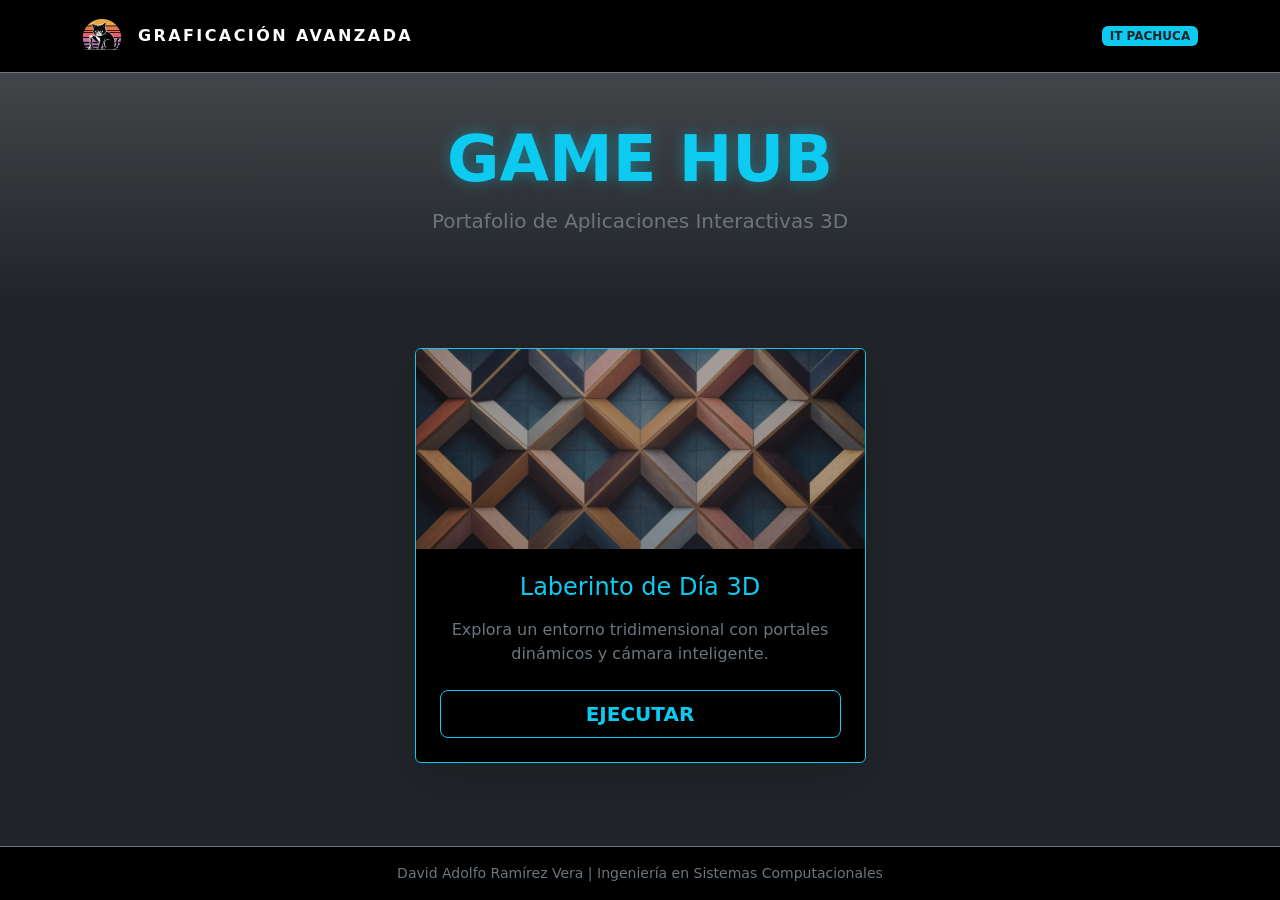
==== index.html @ c148c0f8 "Version 1" ====
<!DOCTYPE html>
<html lang="es">
<head>
    <meta charset="UTF-8">
    <meta name="viewport" content="width=device-width, initial-scale=1.0">
    <title>David Ramírez - Game Hub</title>
    <link rel="icon" type="image/png" href="assets/Cat.png">
    <link href="https://cdn.jsdelivr.net/npm/bootstrap@5.3.0/dist/css/bootstrap.min.css" rel="stylesheet">
    <link rel="stylesheet" href="index.css">
</head>
<body class="bg-dark text-white d-flex flex-column min-vh-100">

    <header class="py-3 border-bottom border-secondary bg-black">
        <div class="container d-flex justify-content-between align-items-center">
            <div class="d-flex align-items-center">
                <img src="assets/Cat.png" alt="Logo" width="40" class="me-3">
                <span class="fw-bold tracking-wider">GRAFICACIÓN AVANZADA</span>
            </div>
            <span class="badge bg-info text-dark">IT PACHUCA</span>
        </div>
    </header>

    <section class="py-5 text-center bg-gradient">
        <div class="container">
            <h1 class="display-3 fw-bold text-info">GAME HUB</h1>
            <p class="lead text-secondary">Portafolio de Aplicaciones Interactivas 3D</p>
        </div>
    </section>

    <main class="container my-5">
        <div class="row g-4 justify-content-center">
            <div class="col-md-5">
                <div class="card bg-black border-info h-100 shadow-lg game-card">
                    <img src="Labyrinth/assets/tapiz.webp" class="card-img-top" alt="Laberinto" style="height: 200px; object-fit: cover; opacity: 0.7;">
                    <div class="card-body text-center p-4">
                        <h4 class="card-title text-info mb-3">Laberinto de Día 3D</h4>
                        <p class="card-text text-secondary mb-4">Explora un entorno tridimensional con portales dinámicos y cámara inteligente.</p>
                        <a href="Labyrinth/index.html" class="btn btn-outline-info btn-lg w-100 fw-bold">EJECUTAR</a>
                    </div>
                </div>
            </div>
        </div>
    </main>

    <footer class="py-3 bg-black mt-auto border-top border-secondary">
        <div class="container text-center">
            <p class="small text-secondary mb-0">David Adolfo Ramírez Vera | Ingeniería en Sistemas Computacionales</p>
        </div>
    </footer>

</body>
</html>
---- index.css ----
.game-card {
    transition: transform 0.3s ease, border-color 0.3s ease;
    cursor: default;
}

.game-card:hover {
    transform: translateY(-10px);
    border-color: #0dcaf0 !important;
}

.bg-gradient {
    background: linear-gradient(180deg, #000000 0%, #1a1a1a 100%);
}

.tracking-wider {
    letter-spacing: 0.15rem;
}

h1.display-3 {
    text-shadow: 0 0 15px rgba(13, 202, 240, 0.4);
}
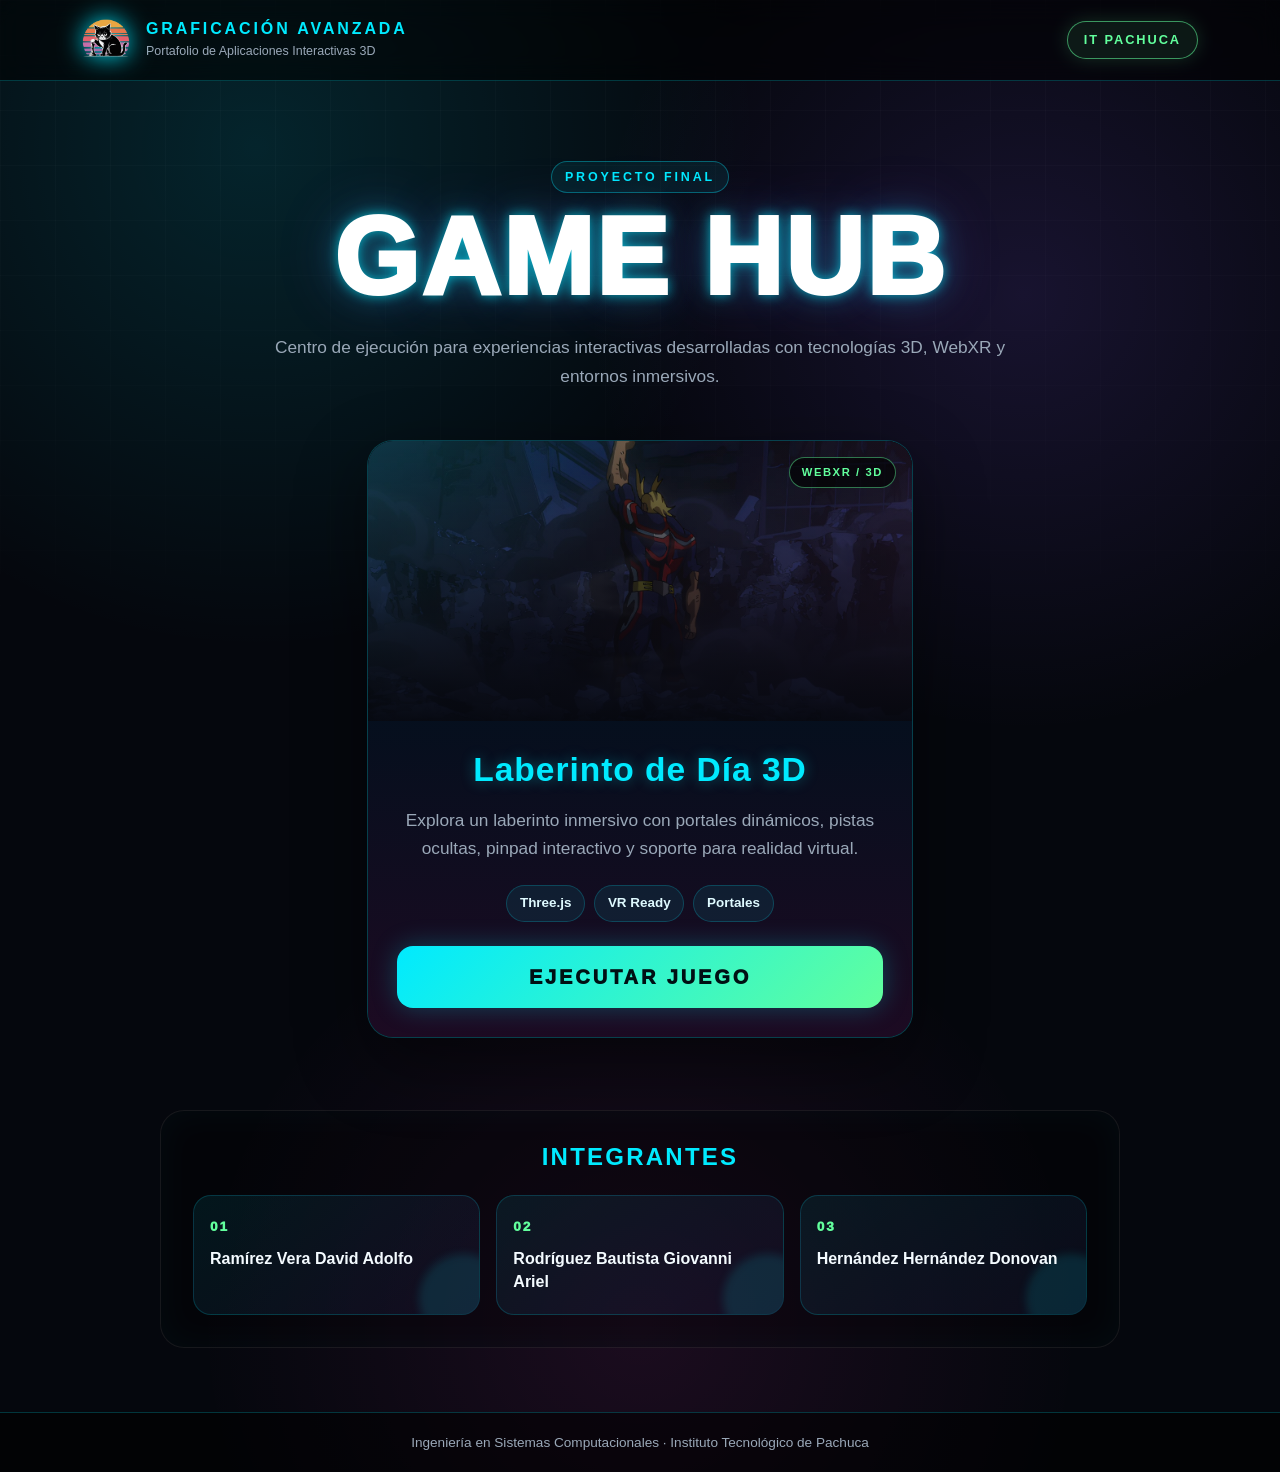
==== commit f78397a5: "Version 6.0" ====
--- a/index.html
+++ b/index.html
@@ -3,48 +3,101 @@
 <head>
     <meta charset="UTF-8">
     <meta name="viewport" content="width=device-width, initial-scale=1.0">
-    <title>David Ramírez - Game Hub</title>
+    <title>Game Hub - Graficación Avanzada</title>
+
     <link rel="icon" type="image/png" href="assets/Cat.png">
     <link href="https://cdn.jsdelivr.net/npm/bootstrap@5.3.0/dist/css/bootstrap.min.css" rel="stylesheet">
     <link rel="stylesheet" href="index.css">
 </head>
-<body class="bg-dark text-white d-flex flex-column min-vh-100">
 
-    <header class="py-3 border-bottom border-secondary bg-black">
-        <div class="container d-flex justify-content-between align-items-center">
-            <div class="d-flex align-items-center">
-                <img src="assets/Cat.png" alt="Logo" width="40" class="me-3">
-                <span class="fw-bold tracking-wider">GRAFICACIÓN AVANZADA</span>
+<body>
+
+    <div class="background-glow"></div>
+
+    <header class="main-header">
+        <div class="container header-content">
+            <div class="brand-box">
+                <img src="assets/Cat.png" alt="Logo" class="brand-logo">
+                <div>
+                    <h2 class="brand-title">GRAFICACIÓN AVANZADA</h2>
+                    <p class="brand-subtitle">Portafolio de Aplicaciones Interactivas 3D</p>
+                </div>
             </div>
-            <span class="badge bg-info text-dark">IT PACHUCA</span>
+
+            <div class="school-badge">
+                IT PACHUCA
+            </div>
         </div>
     </header>
 
-    <section class="py-5 text-center bg-gradient">
-        <div class="container">
-            <h1 class="display-3 fw-bold text-info">GAME HUB</h1>
-            <p class="lead text-secondary">Portafolio de Aplicaciones Interactivas 3D</p>
+    <section class="hero-section">
+        <div class="container text-center">
+            <p class="hero-kicker">PROYECTO FINAL</p>
+            <h1 class="hero-title">GAME HUB</h1>
+            <p class="hero-description">
+                Centro de ejecución para experiencias interactivas desarrolladas con tecnologías 3D, WebXR y entornos inmersivos.
+            </p>
         </div>
     </section>
 
-    <main class="container my-5">
+    <main class="container main-content">
         <div class="row g-4 justify-content-center">
-            <div class="col-md-5">
-                <div class="card bg-black border-info h-100 shadow-lg game-card">
-                    <img src="Labyrinth/assets/tapiz.webp" class="card-img-top" alt="Laberinto" style="height: 200px; object-fit: cover; opacity: 0.7;">
-                    <div class="card-body text-center p-4">
-                        <h4 class="card-title text-info mb-3">Laberinto de Día 3D</h4>
-                        <p class="card-text text-secondary mb-4">Explora un entorno tridimensional con portales dinámicos y cámara inteligente.</p>
-                        <a href="Labyrinth/index.html" class="btn btn-outline-info btn-lg w-100 fw-bold">EJECUTAR</a>
+
+            <div class="col-lg-6 col-md-8">
+                <article class="game-card">
+                    <div class="card-image-wrapper">
+                        <img src="assets/AllMight.avif" class="game-image" alt="Laberinto 3D">
+                        <div class="image-overlay"></div>
+                        <span class="game-tag">WEBXR / 3D</span>
                     </div>
+
+                    <div class="game-card-body">
+                        <h3 class="game-title">Laberinto de Día 3D</h3>
+
+                        <p class="game-description">
+                            Explora un laberinto inmersivo con portales dinámicos, pistas ocultas, pinpad interactivo y soporte para realidad virtual.
+                        </p>
+
+                        <div class="game-info">
+                            <span>Three.js</span>
+                            <span>VR Ready</span>
+                            <span>Portales</span>
+                        </div>
+
+                        <a href="Labyrinth/index.html" class="play-button">
+                            EJECUTAR JUEGO
+                        </a>
+                    </div>
+                </article>
+            </div>
+
+        </div>
+
+        <section class="team-section">
+            <h4 class="team-title">Integrantes</h4>
+
+            <div class="team-grid">
+                <div class="team-member">
+                    <span class="member-number">01</span>
+                    <p>Ramírez Vera David Adolfo</p>
+                </div>
+
+                <div class="team-member">
+                    <span class="member-number">02</span>
+                    <p>Rodríguez Bautista Giovanni Ariel</p>
+                </div>
+
+                <div class="team-member">
+                    <span class="member-number">03</span>
+                    <p>Hernández Hernández Donovan</p>
                 </div>
             </div>
-        </div>
+        </section>
     </main>
 
-    <footer class="py-3 bg-black mt-auto border-top border-secondary">
+    <footer class="main-footer">
         <div class="container text-center">
-            <p class="small text-secondary mb-0">David Adolfo Ramírez Vera | Ingeniería en Sistemas Computacionales</p>
+            <p>Ingeniería en Sistemas Computacionales · Instituto Tecnológico de Pachuca</p>
         </div>
     </footer>
 
--- a/index.css
+++ b/index.css
@@ -1,21 +1,411 @@
+:root {
+    --bg-main: #05070d;
+    --bg-card: rgba(10, 18, 28, 0.88);
+    --cyan: #00eaff;
+    --cyan-soft: rgba(0, 234, 255, 0.25);
+    --green: #62ff9d;
+    --purple: #8a5cff;
+    --pink: #ff3fd2;
+    --text-main: #ffffff;
+    --text-muted: #9aa8b8;
+    --border-soft: rgba(0, 234, 255, 0.22);
+}
+
+* {
+    box-sizing: border-box;
+}
+
+body {
+    min-height: 100vh;
+    margin: 0;
+    color: var(--text-main);
+    background:
+        radial-gradient(circle at 20% 10%, rgba(0, 234, 255, 0.13), transparent 30%),
+        radial-gradient(circle at 80% 20%, rgba(138, 92, 255, 0.14), transparent 28%),
+        radial-gradient(circle at 50% 90%, rgba(255, 63, 210, 0.09), transparent 30%),
+        var(--bg-main);
+    font-family: Arial, Helvetica, sans-serif;
+    overflow-x: hidden;
+}
+
+.background-glow {
+    position: fixed;
+    inset: 0;
+    pointer-events: none;
+    background-image:
+        linear-gradient(rgba(255,255,255,0.025) 1px, transparent 1px),
+        linear-gradient(90deg, rgba(255,255,255,0.025) 1px, transparent 1px);
+    background-size: 55px 55px;
+    mask-image: linear-gradient(to bottom, black, transparent 85%);
+    z-index: -1;
+}
+
+.main-header {
+    position: relative;
+    padding: 1rem 0;
+    background: rgba(0, 0, 0, 0.55);
+    border-bottom: 1px solid var(--border-soft);
+    backdrop-filter: blur(14px);
+}
+
+.header-content {
+    display: flex;
+    align-items: center;
+    justify-content: space-between;
+    gap: 1rem;
+}
+
+.brand-box {
+    display: flex;
+    align-items: center;
+    gap: 1rem;
+}
+
+.brand-logo {
+    width: 48px;
+    height: 48px;
+    object-fit: contain;
+    filter: drop-shadow(0 0 12px var(--cyan));
+}
+
+.brand-title {
+    margin: 0;
+    font-size: 1rem;
+    font-weight: 800;
+    letter-spacing: 0.18rem;
+    color: var(--cyan);
+}
+
+.brand-subtitle {
+    margin: 0.2rem 0 0;
+    font-size: 0.78rem;
+    color: var(--text-muted);
+}
+
+.school-badge {
+    padding: 0.55rem 1rem;
+    border: 1px solid rgba(98, 255, 157, 0.55);
+    color: var(--green);
+    background: rgba(98, 255, 157, 0.08);
+    border-radius: 999px;
+    font-size: 0.8rem;
+    font-weight: 800;
+    letter-spacing: 0.12rem;
+    box-shadow: 0 0 18px rgba(98, 255, 157, 0.16);
+}
+
+.hero-section {
+    position: relative;
+    padding: 5rem 1rem 3rem;
+    text-align: center;
+}
+
+.hero-kicker {
+    display: inline-block;
+    margin-bottom: 0.8rem;
+    padding: 0.35rem 0.8rem;
+    border: 1px solid rgba(0, 234, 255, 0.35);
+    border-radius: 999px;
+    color: var(--cyan);
+    background: rgba(0, 234, 255, 0.07);
+    font-size: 0.78rem;
+    font-weight: 800;
+    letter-spacing: 0.18rem;
+}
+
+.hero-title {
+    margin: 0;
+    font-size: clamp(3rem, 9vw, 6.8rem);
+    font-weight: 950;
+    letter-spacing: 0.16rem;
+    line-height: 0.95;
+    color: #ffffff;
+    text-shadow:
+        0 0 12px rgba(0, 234, 255, 0.65),
+        0 0 32px rgba(0, 234, 255, 0.28),
+        0 0 60px rgba(138, 92, 255, 0.25);
+}
+
+.hero-description {
+    max-width: 740px;
+    margin: 1.5rem auto 0;
+    color: var(--text-muted);
+    font-size: 1.08rem;
+    line-height: 1.7;
+}
+
+.main-content {
+    padding-bottom: 4rem;
+}
+
 .game-card {
-    transition: transform 0.3s ease, border-color 0.3s ease;
-    cursor: default;
+    position: relative;
+    overflow: hidden;
+    border-radius: 26px;
+    background: var(--bg-card);
+    border: 1px solid var(--border-soft);
+    box-shadow:
+        0 24px 70px rgba(0, 0, 0, 0.45),
+        inset 0 0 0 1px rgba(255, 255, 255, 0.03);
+    transition:
+        transform 0.35s ease,
+        border-color 0.35s ease,
+        box-shadow 0.35s ease;
+}
+
+.game-card::before {
+    content: "";
+    position: absolute;
+    inset: -1px;
+    background: linear-gradient(
+        135deg,
+        rgba(0, 234, 255, 0.45),
+        transparent 35%,
+        rgba(255, 63, 210, 0.32)
+    );
+    opacity: 0;
+    transition: opacity 0.35s ease;
+    pointer-events: none;
+    z-index: 1;
 }
 
 .game-card:hover {
-    transform: translateY(-10px);
-    border-color: #0dcaf0 !important;
-}
-
-.bg-gradient {
-    background: linear-gradient(180deg, #000000 0%, #1a1a1a 100%);
-}
-
-.tracking-wider {
-    letter-spacing: 0.15rem;
-}
-
-h1.display-3 {
-    text-shadow: 0 0 15px rgba(13, 202, 240, 0.4);
+    transform: translateY(-12px) scale(1.015);
+    border-color: rgba(0, 234, 255, 0.65);
+    box-shadow:
+        0 28px 90px rgba(0, 234, 255, 0.14),
+        0 18px 60px rgba(0, 0, 0, 0.55);
+}
+
+.game-card:hover::before {
+    opacity: 1;
+}
+
+.card-image-wrapper {
+    position: relative;
+    height: 280px;
+    overflow: hidden;
+    background: #02050b;
+}
+
+.game-image {
+    width: 100%;
+    height: 100%;
+    object-fit: cover;
+    object-position: center;
+    transform: scale(1.03);
+    filter: saturate(1.05) contrast(1.05) brightness(0.82);
+    transition: transform 0.45s ease, filter 0.45s ease;
+}
+
+.game-card:hover .game-image {
+    transform: scale(1.08);
+    filter: saturate(1.18) contrast(1.1) brightness(0.95);
+}
+
+.image-overlay {
+    position: absolute;
+    inset: 0;
+    background:
+        linear-gradient(to bottom, rgba(0, 0, 0, 0.08) 0%, rgba(5, 7, 13, 0.96) 100%),
+        linear-gradient(135deg, rgba(0, 234, 255, 0.18), transparent 40%, rgba(255, 63, 210, 0.12));
+}
+
+.game-tag {
+    position: absolute;
+    top: 1rem;
+    right: 1rem;
+    z-index: 3;
+    padding: 0.4rem 0.75rem;
+    border-radius: 999px;
+    color: var(--green);
+    background: rgba(0, 0, 0, 0.62);
+    border: 1px solid rgba(98, 255, 157, 0.45);
+    font-size: 0.7rem;
+    font-weight: 900;
+    letter-spacing: 0.1rem;
+}
+
+.game-card-body {
+    position: relative;
+    z-index: 2;
+    padding: 1.8rem;
+    text-align: center;
+    background:
+        linear-gradient(180deg, rgba(5, 15, 30, 0.92) 0%, rgba(30, 10, 35, 0.92) 100%);
+}
+
+.game-title {
+    margin-bottom: 1rem;
+    color: var(--cyan);
+    font-weight: 900;
+    font-size: 2.1rem;
+    letter-spacing: 0.06rem;
+    text-shadow: 0 0 14px rgba(0, 234, 255, 0.35);
+}
+
+.game-description {
+    color: var(--text-muted);
+    line-height: 1.65;
+    margin-bottom: 1.4rem;
+    font-size: 1.08rem;
+}
+
+.game-info {
+    display: flex;
+    flex-wrap: wrap;
+    justify-content: center;
+    gap: 0.55rem;
+    margin-bottom: 1.5rem;
+}
+
+.game-info span {
+    padding: 0.45rem 0.8rem;
+    border-radius: 999px;
+    color: #dffaff;
+    background: rgba(0, 234, 255, 0.08);
+    border: 1px solid rgba(0, 234, 255, 0.2);
+    font-size: 0.84rem;
+    font-weight: 700;
+}
+
+.play-button {
+    display: block;
+    width: 100%;
+    padding: 1rem 1rem;
+    border-radius: 16px;
+    color: #001014;
+    text-decoration: none;
+    background: linear-gradient(135deg, var(--cyan), var(--green));
+    font-weight: 950;
+    font-size: 1.25rem;
+    letter-spacing: 0.18rem;
+    box-shadow: 0 0 26px rgba(0, 234, 255, 0.25);
+    transition:
+        transform 0.25s ease,
+        box-shadow 0.25s ease,
+        filter 0.25s ease;
+}
+
+.play-button:hover {
+    color: #001014;
+    transform: translateY(-2px);
+    filter: brightness(1.12);
+    box-shadow:
+        0 0 34px rgba(0, 234, 255, 0.45),
+        0 0 22px rgba(98, 255, 157, 0.22);
+}
+
+.team-section {
+    margin: 4.5rem auto 0;
+    max-width: 960px;
+    padding: 2rem;
+    border-radius: 24px;
+    background: rgba(0, 0, 0, 0.32);
+    border: 1px solid rgba(255, 255, 255, 0.08);
+    box-shadow: inset 0 0 35px rgba(0, 234, 255, 0.035);
+}
+
+.team-title {
+    margin-bottom: 1.5rem;
+    text-align: center;
+    color: var(--cyan);
+    font-weight: 900;
+    letter-spacing: 0.14rem;
+    text-transform: uppercase;
+}
+
+.team-grid {
+    display: grid;
+    grid-template-columns: repeat(3, 1fr);
+    gap: 1rem;
+}
+
+.team-member {
+    position: relative;
+    min-height: 120px;
+    padding: 1.3rem 1rem;
+    border-radius: 18px;
+    background:
+        linear-gradient(145deg, rgba(0, 234, 255, 0.08), rgba(138, 92, 255, 0.07));
+    border: 1px solid rgba(0, 234, 255, 0.18);
+    overflow: hidden;
+}
+
+.team-member::after {
+    content: "";
+    position: absolute;
+    width: 90px;
+    height: 90px;
+    right: -30px;
+    bottom: -30px;
+    border-radius: 50%;
+    background: rgba(0, 234, 255, 0.12);
+    filter: blur(4px);
+}
+
+.member-number {
+    display: block;
+    margin-bottom: 0.6rem;
+    color: var(--green);
+    font-weight: 950;
+    font-size: 0.85rem;
+    letter-spacing: 0.12rem;
+}
+
+.team-member p {
+    position: relative;
+    z-index: 2;
+    margin: 0;
+    color: #f4fbff;
+    font-weight: 700;
+    line-height: 1.45;
+}
+
+.main-footer {
+    margin-top: auto;
+    padding: 1.2rem 0;
+    border-top: 1px solid var(--border-soft);
+    background: rgba(0, 0, 0, 0.55);
+    color: var(--text-muted);
+}
+
+.main-footer p {
+    margin: 0;
+    font-size: 0.85rem;
+}
+
+@media (max-width: 768px) {
+    .header-content {
+        flex-direction: column;
+        text-align: center;
+    }
+
+    .brand-box {
+        flex-direction: column;
+    }
+
+    .hero-section {
+        padding-top: 3.5rem;
+    }
+
+    .team-grid {
+        grid-template-columns: 1fr;
+    }
+
+    .team-section {
+        padding: 1.3rem;
+    }
+
+    .card-image-wrapper {
+        height: 220px;
+    }
+
+    .game-title {
+        font-size: 1.7rem;
+    }
+
+    .play-button {
+        font-size: 1.05rem;
+    }
 }
